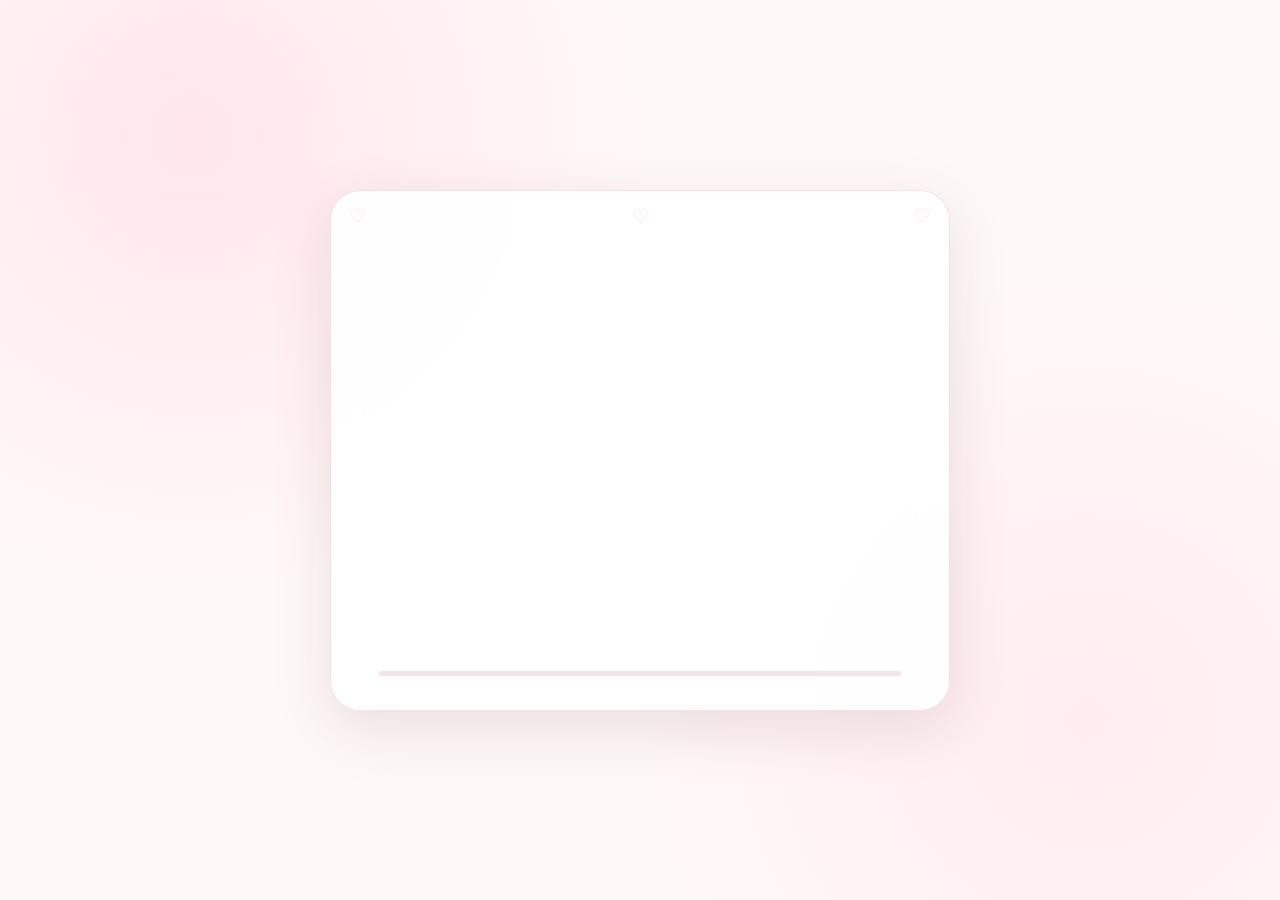
==== day2.html @ 8a7387d1 "Version 2.0: Tag 2 Vorschau anlegen" ====
<!doctype html>
<html lang="de">
<head>
  <meta charset="utf-8" />
  <meta name="viewport" content="width=device-width, initial-scale=1, viewport-fit=cover" />
  <meta name="theme-color" content="#fff8f8" />
  <title>Untitled · Tag 2</title>
  <link rel="stylesheet" href="styles.css" />
  <style>
    .back-link{display:inline-block;margin-top:18px;color:var(--muted);text-decoration:none;font-weight:700}
    .choice-note{margin-top:16px;color:var(--muted);font-size:.92rem}
  </style>
</head>
<body>
  <main class="app-shell">
    <section class="card" aria-live="polite">
      <div class="tiny-hearts" aria-hidden="true"><span>♡</span><span>♡</span><span>♡</span></div>
      <div id="screen" class="screen"></div>
      <div class="progress"><div id="progressBar" class="progress-bar"></div></div>
    </section>
  </main>
  <script src="day2.js"></script>
</body>
</html>
---- styles.css ----
:root {
  --bg: #fff8f8;
  --card: rgba(255,255,255,.92);
  --text: #3a2d31;
  --muted: #7a666d;
  --rose: #d96a83;
  --rose-dark: #b84865;
  --rose-soft: #fde8ed;
  --border: rgba(185, 99, 121, .18);
  --shadow: 0 18px 60px rgba(111, 71, 81, .14);
}

* { box-sizing: border-box; }

html, body { min-height: 100%; }

body {
  margin: 0;
  font-family: Inter, ui-sans-serif, -apple-system, BlinkMacSystemFont, "Segoe UI", sans-serif;
  color: var(--text);
  background:
    radial-gradient(circle at 15% 15%, rgba(255, 210, 220, .45), transparent 34%),
    radial-gradient(circle at 85% 80%, rgba(255, 226, 232, .55), transparent 34%),
    var(--bg);
}

button, textarea { font: inherit; }

.app-shell {
  min-height: 100svh;
  display: grid;
  place-items: center;
  padding: 22px;
}

.card {
  width: min(100%, 620px);
  min-height: 520px;
  position: relative;
  overflow: hidden;
  padding: 42px 28px 28px;
  border: 1px solid var(--border);
  border-radius: 30px;
  background: var(--card);
  box-shadow: var(--shadow);
  backdrop-filter: blur(18px);
}

.screen {
  min-height: 410px;
  display: grid;
  align-items: center;
}

.content {
  width: 100%;
  text-align: center;
}

.eyebrow {
  margin: 0 0 12px;
  color: var(--rose-dark);
  font-size: .82rem;
  font-weight: 750;
  letter-spacing: .08em;
  text-transform: uppercase;
}

h1 {
  margin: 0;
  font-size: clamp(2rem, 8vw, 3.6rem);
  line-height: 1.04;
  letter-spacing: -.035em;
}

.question {
  margin: 0 auto 28px;
  max-width: 540px;
  font-size: clamp(1.8rem, 7vw, 3rem);
  line-height: 1.08;
  letter-spacing: -.03em;
}

.lead {
  max-width: 480px;
  margin: 22px auto 0;
  color: var(--muted);
  font-size: 1.1rem;
  line-height: 1.6;
}

.name {
  white-space: nowrap;
  color: var(--rose-dark);
}

.heart-i {
  position: relative;
  display: inline-block;
}

.heart-i::after {
  content: "♥";
  position: absolute;
  left: 50%;
  top: -.47em;
  transform: translateX(-50%);
  font-size: .28em;
  color: var(--rose);
}

.heart {
  display: inline-block;
  animation: heartbeat 1.8s infinite;
}

.actions {
  margin-top: 34px;
  display: grid;
  gap: 12px;
}

.btn {
  width: 100%;
  border: 0;
  border-radius: 18px;
  padding: 16px 18px;
  cursor: pointer;
  transition: transform .16s ease, box-shadow .16s ease, background .16s ease;
  touch-action: manipulation;
  font-weight: 750;
}

.btn:active { transform: scale(.985); }

.btn.primary {
  color: white;
  background: linear-gradient(135deg, var(--rose), var(--rose-dark));
  box-shadow: 0 10px 28px rgba(188, 72, 101, .22);
}

.btn.soft {
  color: var(--text);
  background: var(--rose-soft);
}

.btn.ghost {
  color: var(--text);
  background: white;
  border: 1px solid var(--border);
}

.btn.danger-ish {
  color: #76525d;
  background: #fff4f6;
  border: 1px dashed rgba(185, 99, 121, .32);
}

.btn.escape {
  position: relative;
  transition: transform .18s ease;
}

.helper {
  min-height: 24px;
  margin: 16px 0 0;
  color: var(--rose-dark);
  font-weight: 700;
  font-size: .94rem;
}

.text-wrap {
  margin-top: 20px;
  display: grid;
  gap: 12px;
  text-align: left;
}

.text-wrap label {
  font-weight: 750;
  color: var(--text);
}

textarea {
  width: 100%;
  min-height: 130px;
  resize: vertical;
  border: 1px solid var(--border);
  border-radius: 16px;
  padding: 14px 16px;
  outline: none;
  background: rgba(255,255,255,.9);
  color: var(--text);
}

textarea:focus {
  border-color: rgba(185, 72, 101, .5);
  box-shadow: 0 0 0 4px rgba(217,106,131,.10);
}

.progress {
  height: 5px;
  margin-top: 16px;
  overflow: hidden;
  border-radius: 999px;
  background: #f4e4e8;
}

.progress-bar {
  width: 0%;
  height: 100%;
  border-radius: 999px;
  background: linear-gradient(90deg, var(--rose), var(--rose-dark));
  transition: width .4s ease;
}

.tiny-hearts {
  position: absolute;
  inset: 14px 18px auto;
  display: flex;
  justify-content: space-between;
  color: rgba(185,72,101,.2);
  font-size: 1.2rem;
  pointer-events: none;
}

.result-line {
  margin-top: 16px;
  color: var(--rose-dark);
  font-size: 1rem;
  font-weight: 750;
}

.small {
  font-size: .92rem;
  color: var(--muted);
}

.fade-in {
  animation: fadeIn .38s ease both;
}

.pop {
  animation: pop .3s ease both;
}

.strike {
  text-decoration: line-through;
  opacity: .55;
}

.final-note {
  margin-top: 24px;
  font-size: .98rem;
  color: var(--muted);
  opacity: 0;
  animation: fadeIn .6s ease 1.7s forwards;
}

@keyframes fadeIn {
  from { opacity: 0; transform: translateY(8px); }
  to { opacity: 1; transform: translateY(0); }
}

@keyframes pop {
  0% { transform: scale(.96); opacity: .35; }
  100% { transform: scale(1); opacity: 1; }
}

@keyframes heartbeat {
  0%, 100% { transform: scale(1); }
  14% { transform: scale(1.12); }
  28% { transform: scale(1); }
}

@media (min-width: 560px) {
  .card { padding: 54px 48px 34px; }
  .actions.two { grid-template-columns: 1fr 1fr; }
}

@media (max-width: 420px) {
  .app-shell { padding: 12px; }
  .card {
    min-height: 520px;
    padding: 38px 18px 22px;
    border-radius: 24px;
  }
}
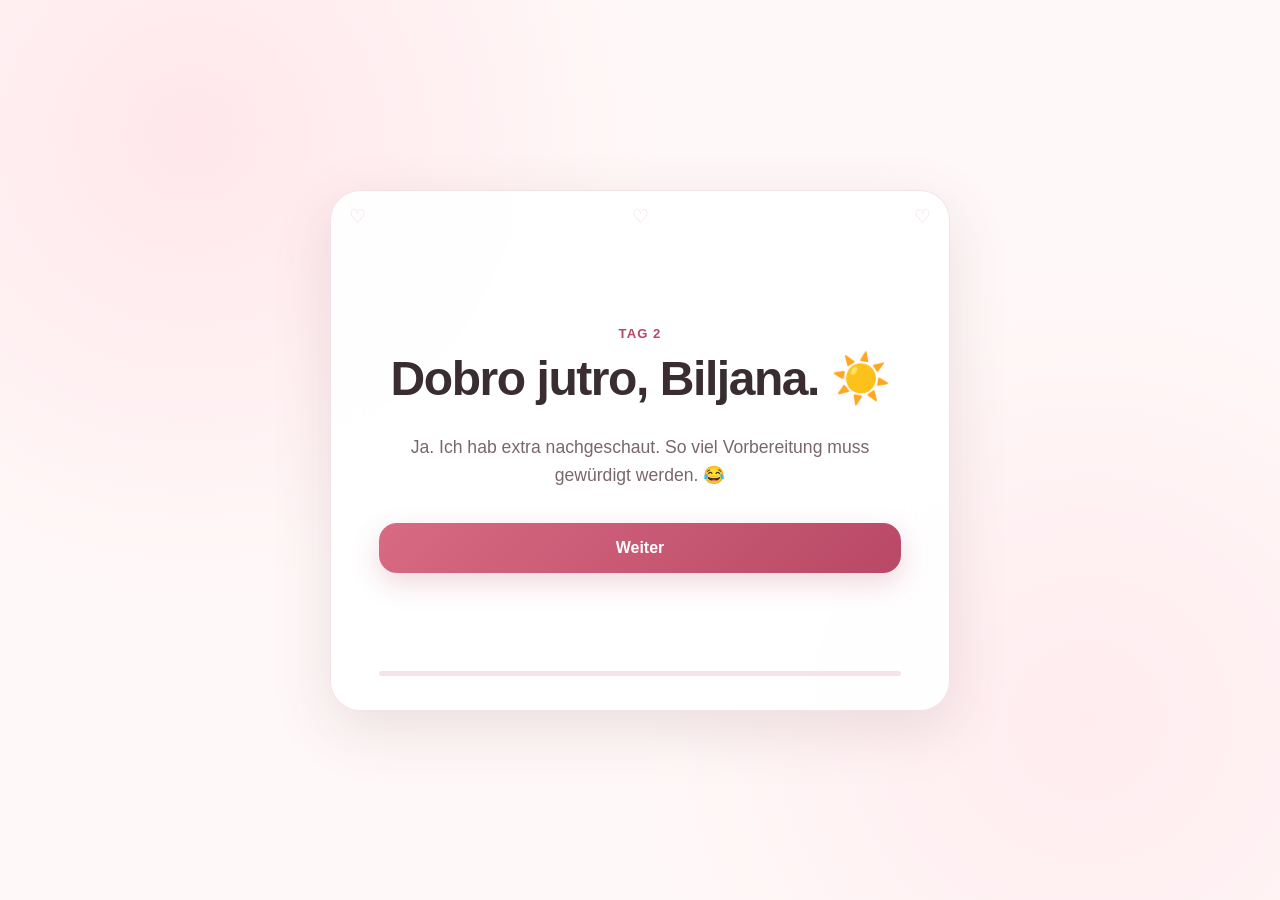
==== commit 7b961d3e: "Version 2.4.1: Cache-Busting für Tag 2 aktivieren" ====
--- a/day2.html
+++ b/day2.html
@@ -19,6 +19,6 @@
       <div class="progress"><div id="progressBar" class="progress-bar"></div></div>
     </section>
   </main>
-  <script src="day2.js"></script>
+  <script src="day2.js?v=2.4.1"></script>
 </body>
 </html>
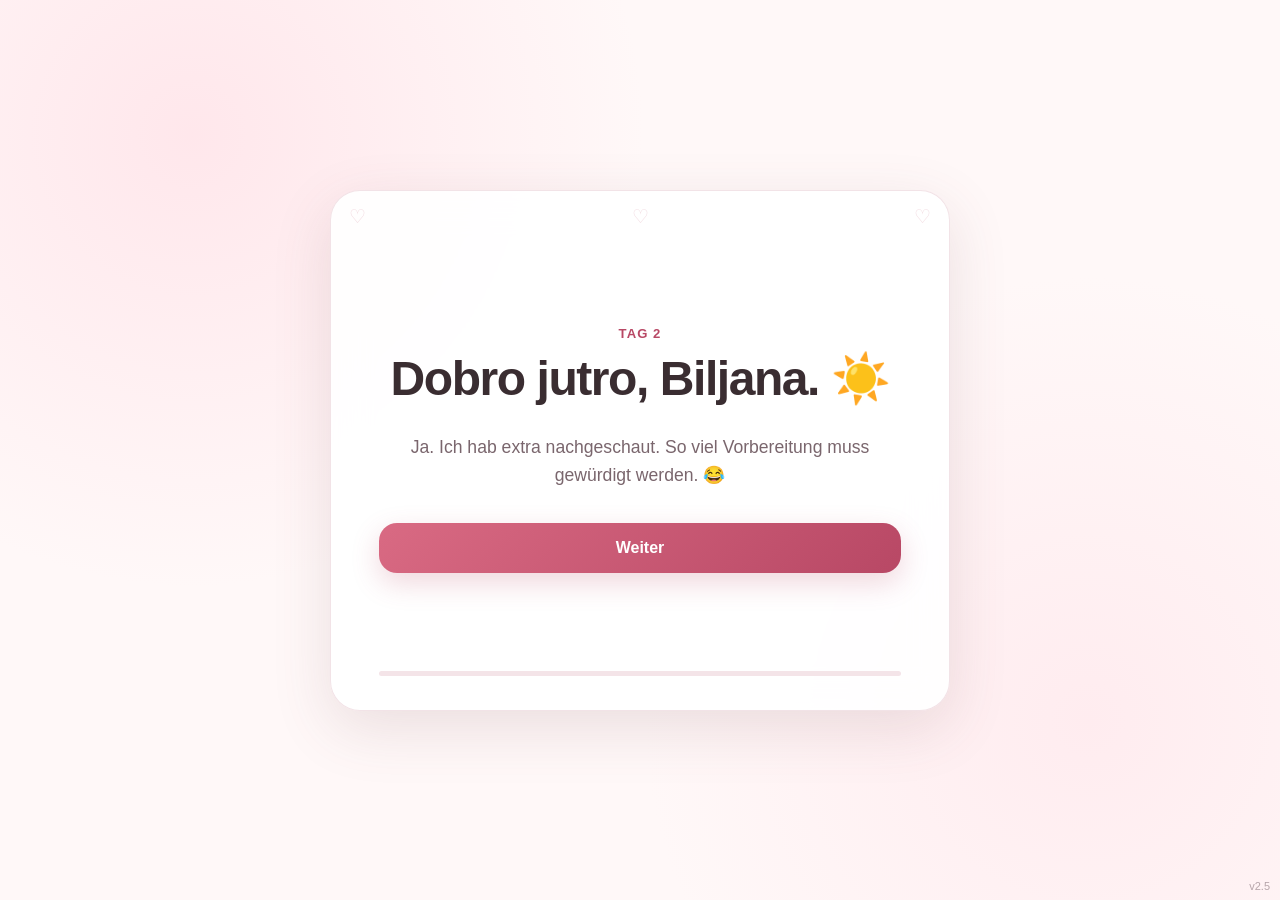
==== commit a0a7d794: "Version 2.5 LIVE: Versionsanzeige und Cache-Kennung aktivieren" ====
--- a/day2.html
+++ b/day2.html
@@ -5,10 +5,11 @@
   <meta name="viewport" content="width=device-width, initial-scale=1, viewport-fit=cover" />
   <meta name="theme-color" content="#fff8f8" />
   <title>Untitled · Tag 2</title>
-  <link rel="stylesheet" href="styles.css" />
+  <link rel="stylesheet" href="styles.css?v=2.5" />
   <style>
     .back-link{display:inline-block;margin-top:18px;color:var(--muted);text-decoration:none;font-weight:700}
     .choice-note{margin-top:16px;color:var(--muted);font-size:.92rem}
+    .version-tag{position:fixed;right:10px;bottom:8px;font-size:11px;color:var(--muted);opacity:.55;z-index:20}
   </style>
 </head>
 <body>
@@ -19,6 +20,7 @@
       <div class="progress"><div id="progressBar" class="progress-bar"></div></div>
     </section>
   </main>
-  <script src="day2.js?v=2.4.1"></script>
+  <div class="version-tag">v2.5</div>
+  <script src="day2.js?v=2.5"></script>
 </body>
 </html>
